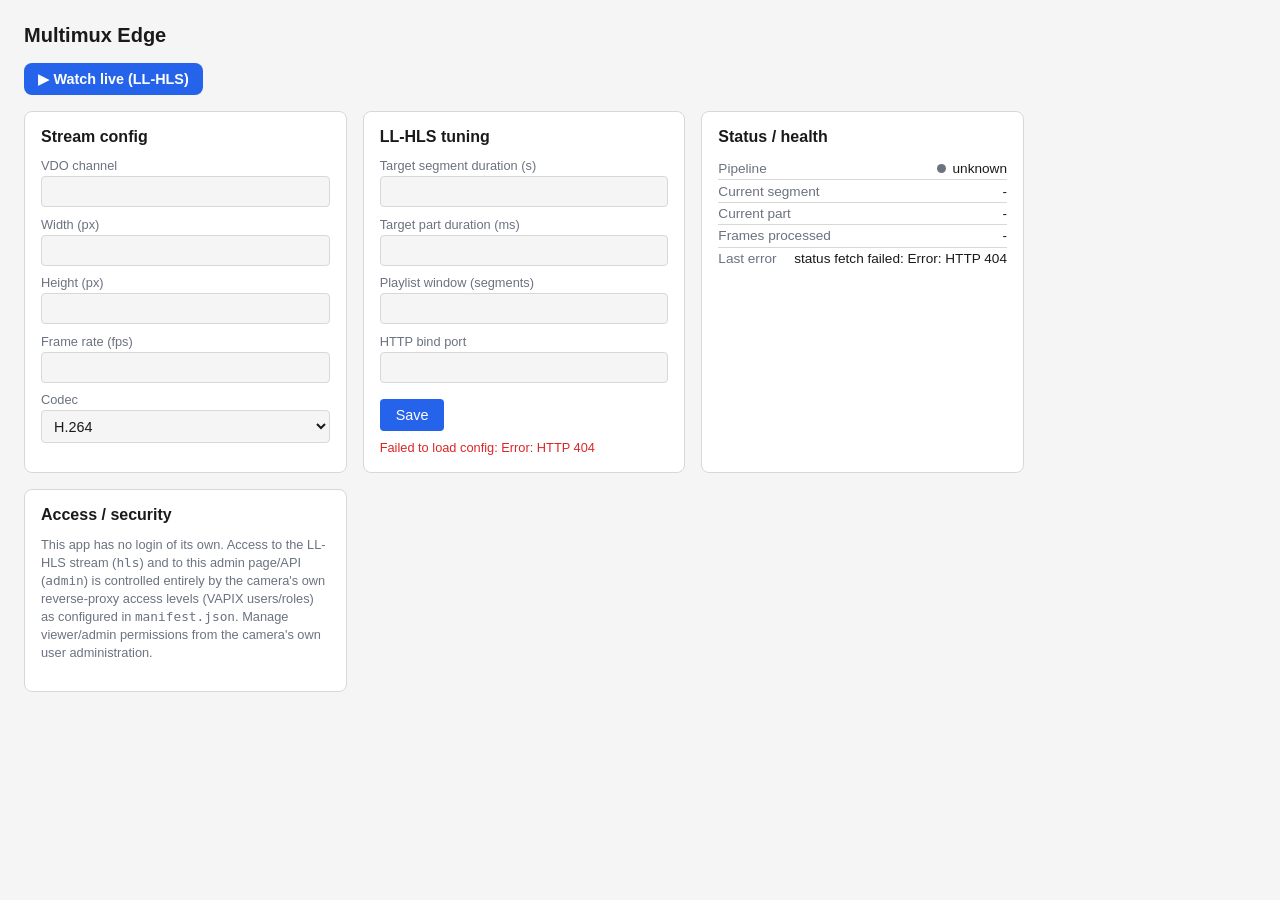
==== html/index.html @ 00384219 "Rename app to Multimux Edge appName axisorigin -> multimuxedge, add friendlyName "Multimux Edge" and" ====
<!DOCTYPE html>
<html lang="en">
<head>
<meta charset="utf-8">
<meta name="viewport" content="width=device-width, initial-scale=1">
<title>Multimux Edge</title>
<style>
  :root {
    color-scheme: light dark;
    --fg: #1a1a1a;
    --bg: #f5f5f5;
    --panel: #ffffff;
    --border: #d8d8d8;
    --accent: #2563eb;
    --ok: #16a34a;
    --err: #dc2626;
    --muted: #6b7280;
  }
  @media (prefers-color-scheme: dark) {
    :root {
      --fg: #e5e5e5;
      --bg: #121212;
      --panel: #1c1c1c;
      --border: #333333;
      --accent: #60a5fa;
      --ok: #4ade80;
      --err: #f87171;
      --muted: #9ca3af;
    }
  }
  * { box-sizing: border-box; }
  body {
    margin: 0;
    padding: 1.5rem;
    font-family: -apple-system, BlinkMacSystemFont, "Segoe UI", Roboto, sans-serif;
    color: var(--fg);
    background: var(--bg);
  }
  h1 {
    font-size: 1.25rem;
    margin: 0 0 1rem;
  }
  h2 {
    font-size: 1rem;
    margin: 0 0 0.75rem;
  }
  main {
    display: grid;
    grid-template-columns: repeat(auto-fit, minmax(280px, 1fr));
    gap: 1rem;
    max-width: 1000px;
  }
  section {
    background: var(--panel);
    border: 1px solid var(--border);
    border-radius: 8px;
    padding: 1rem;
  }
  label {
    display: block;
    font-size: 0.8rem;
    color: var(--muted);
    margin: 0.6rem 0 0.2rem;
  }
  input, select {
    width: 100%;
    padding: 0.4rem 0.5rem;
    font-size: 0.9rem;
    border: 1px solid var(--border);
    border-radius: 4px;
    background: var(--bg);
    color: var(--fg);
  }
  button {
    margin-top: 1rem;
    padding: 0.5rem 1rem;
    font-size: 0.9rem;
    border: none;
    border-radius: 4px;
    background: var(--accent);
    color: #fff;
    cursor: pointer;
  }
  button:disabled {
    opacity: 0.6;
    cursor: default;
  }
  .status-row {
    display: flex;
    justify-content: space-between;
    font-size: 0.85rem;
    padding: 0.2rem 0;
    border-bottom: 1px solid var(--border);
  }
  .status-row:last-child { border-bottom: none; }
  .status-row span:first-child { color: var(--muted); }
  .dot {
    display: inline-block;
    width: 0.6rem;
    height: 0.6rem;
    border-radius: 50%;
    margin-right: 0.4rem;
    background: var(--muted);
  }
  .dot.running { background: var(--ok); }
  .dot.stopped { background: var(--err); }
  #save-note {
    margin-top: 0.6rem;
    font-size: 0.8rem;
    color: var(--muted);
    min-height: 1.2em;
  }
  #save-note.error { color: var(--err); }
  #save-note.ok { color: var(--ok); }
  .note {
    font-size: 0.8rem;
    color: var(--muted);
    line-height: 1.4;
  }
  .live-link {
    display: inline-block;
    margin: 0 0 1rem;
    padding: 0.5rem 0.9rem;
    background: var(--accent);
    color: #fff;
    border-radius: 8px;
    text-decoration: none;
    font-size: 0.9rem;
    font-weight: 600;
  }
</style>
</head>
<body>
<h1>Multimux Edge</h1>
<a class="live-link" href="player.html">&#9654; Watch live (LL-HLS)</a>
<main>

  <section id="stream-config">
    <h2>Stream config</h2>
    <label for="f-channel">VDO channel</label>
    <input id="f-channel" type="number" min="0" step="1">

    <label for="f-width">Width (px)</label>
    <input id="f-width" type="number" min="1" step="1">

    <label for="f-height">Height (px)</label>
    <input id="f-height" type="number" min="1" step="1">

    <label for="f-framerate">Frame rate (fps)</label>
    <input id="f-framerate" type="number" min="1" step="1">

    <label for="f-codec">Codec</label>
    <select id="f-codec">
      <option value="h264">H.264</option>
      <option value="h265">H.265</option>
    </select>
  </section>

  <section id="llhls-tuning">
    <h2>LL-HLS tuning</h2>
    <label for="f-target-duration">Target segment duration (s)</label>
    <input id="f-target-duration" type="number" min="0.1" step="0.1">

    <label for="f-part-target">Target part duration (ms)</label>
    <input id="f-part-target" type="number" min="1" step="1">

    <label for="f-window">Playlist window (segments)</label>
    <input id="f-window" type="number" min="1" step="1">

    <label for="f-port">HTTP bind port</label>
    <input id="f-port" type="number" min="1" max="65535" step="1">

    <button id="save-btn" type="button">Save</button>
    <div id="save-note"></div>
  </section>

  <section id="status-health">
    <h2>Status / health</h2>
    <div class="status-row"><span>Pipeline</span><span id="s-running"><span class="dot"></span>unknown</span></div>
    <div class="status-row"><span>Current segment</span><span id="s-segment">-</span></div>
    <div class="status-row"><span>Current part</span><span id="s-part">-</span></div>
    <div class="status-row"><span>Frames processed</span><span id="s-frames">-</span></div>
    <div class="status-row"><span>Last error</span><span id="s-error">-</span></div>
  </section>

  <section id="access-security">
    <h2>Access / security</h2>
    <p class="note">
      This app has no login of its own. Access to the LL-HLS stream
      (<code>hls</code>) and to this admin page/API (<code>admin</code>) is
      controlled entirely by the camera's own reverse-proxy access levels
      (VAPIX users/roles) as configured in <code>manifest.json</code>. Manage
      viewer/admin permissions from the camera's own user administration.
    </p>
  </section>

</main>

<script>
(function () {
  "use strict";

  const fields = {
    channel: document.getElementById("f-channel"),
    width: document.getElementById("f-width"),
    height: document.getElementById("f-height"),
    framerate: document.getElementById("f-framerate"),
    codec: document.getElementById("f-codec"),
    target_duration_secs: document.getElementById("f-target-duration"),
    part_target_ms: document.getElementById("f-part-target"),
    window_segments: document.getElementById("f-window"),
    port: document.getElementById("f-port"),
  };
  const saveBtn = document.getElementById("save-btn");
  const saveNote = document.getElementById("save-note");

  function fillForm(cfg) {
    fields.channel.value = cfg.channel;
    fields.width.value = cfg.width;
    fields.height.value = cfg.height;
    fields.framerate.value = cfg.framerate;
    fields.codec.value = cfg.codec;
    fields.target_duration_secs.value = cfg.target_duration_secs;
    fields.part_target_ms.value = cfg.part_target_ms;
    fields.window_segments.value = cfg.window_segments;
    fields.port.value = cfg.port;
  }

  function readForm() {
    return {
      channel: Number(fields.channel.value),
      width: Number(fields.width.value),
      height: Number(fields.height.value),
      framerate: Number(fields.framerate.value),
      codec: fields.codec.value,
      target_duration_secs: Number(fields.target_duration_secs.value),
      part_target_ms: Number(fields.part_target_ms.value),
      window_segments: Number(fields.window_segments.value),
      port: Number(fields.port.value),
    };
  }

  async function loadConfig() {
    try {
      const resp = await fetch("admin/config");
      if (!resp.ok) throw new Error("HTTP " + resp.status);
      fillForm(await resp.json());
    } catch (err) {
      saveNote.textContent = "Failed to load config: " + err;
      saveNote.className = "error";
    }
  }

  async function saveConfig() {
    saveBtn.disabled = true;
    saveNote.textContent = "Saving...";
    saveNote.className = "";
    try {
      const resp = await fetch("admin/config", {
        method: "POST",
        headers: { "content-type": "application/json" },
        body: JSON.stringify(readForm()),
      });
      if (!resp.ok) {
        const text = await resp.text();
        throw new Error(text || ("HTTP " + resp.status));
      }
      saveNote.textContent = "Saved. Changes apply on the app's next restart.";
      saveNote.className = "ok";
    } catch (err) {
      saveNote.textContent = "Save failed: " + err;
      saveNote.className = "error";
    } finally {
      saveBtn.disabled = false;
    }
  }

  function fillStatus(status) {
    const dot = document.querySelector("#s-running .dot");
    const runningEl = document.getElementById("s-running");
    dot.className = "dot " + (status.running ? "running" : "stopped");
    runningEl.lastChild.textContent = status.running ? " running" : " stopped";
    document.getElementById("s-segment").textContent = status.current_segment;
    document.getElementById("s-part").textContent = status.current_part;
    document.getElementById("s-frames").textContent = status.frames;
    document.getElementById("s-error").textContent = status.last_error || "none";
  }

  async function loadStatus() {
    try {
      const resp = await fetch("admin/status");
      if (!resp.ok) throw new Error("HTTP " + resp.status);
      fillStatus(await resp.json());
    } catch (err) {
      document.getElementById("s-error").textContent = "status fetch failed: " + err;
    }
  }

  saveBtn.addEventListener("click", saveConfig);

  loadConfig();
  loadStatus();
  setInterval(loadStatus, 5000);
})();
</script>
</body>
</html>
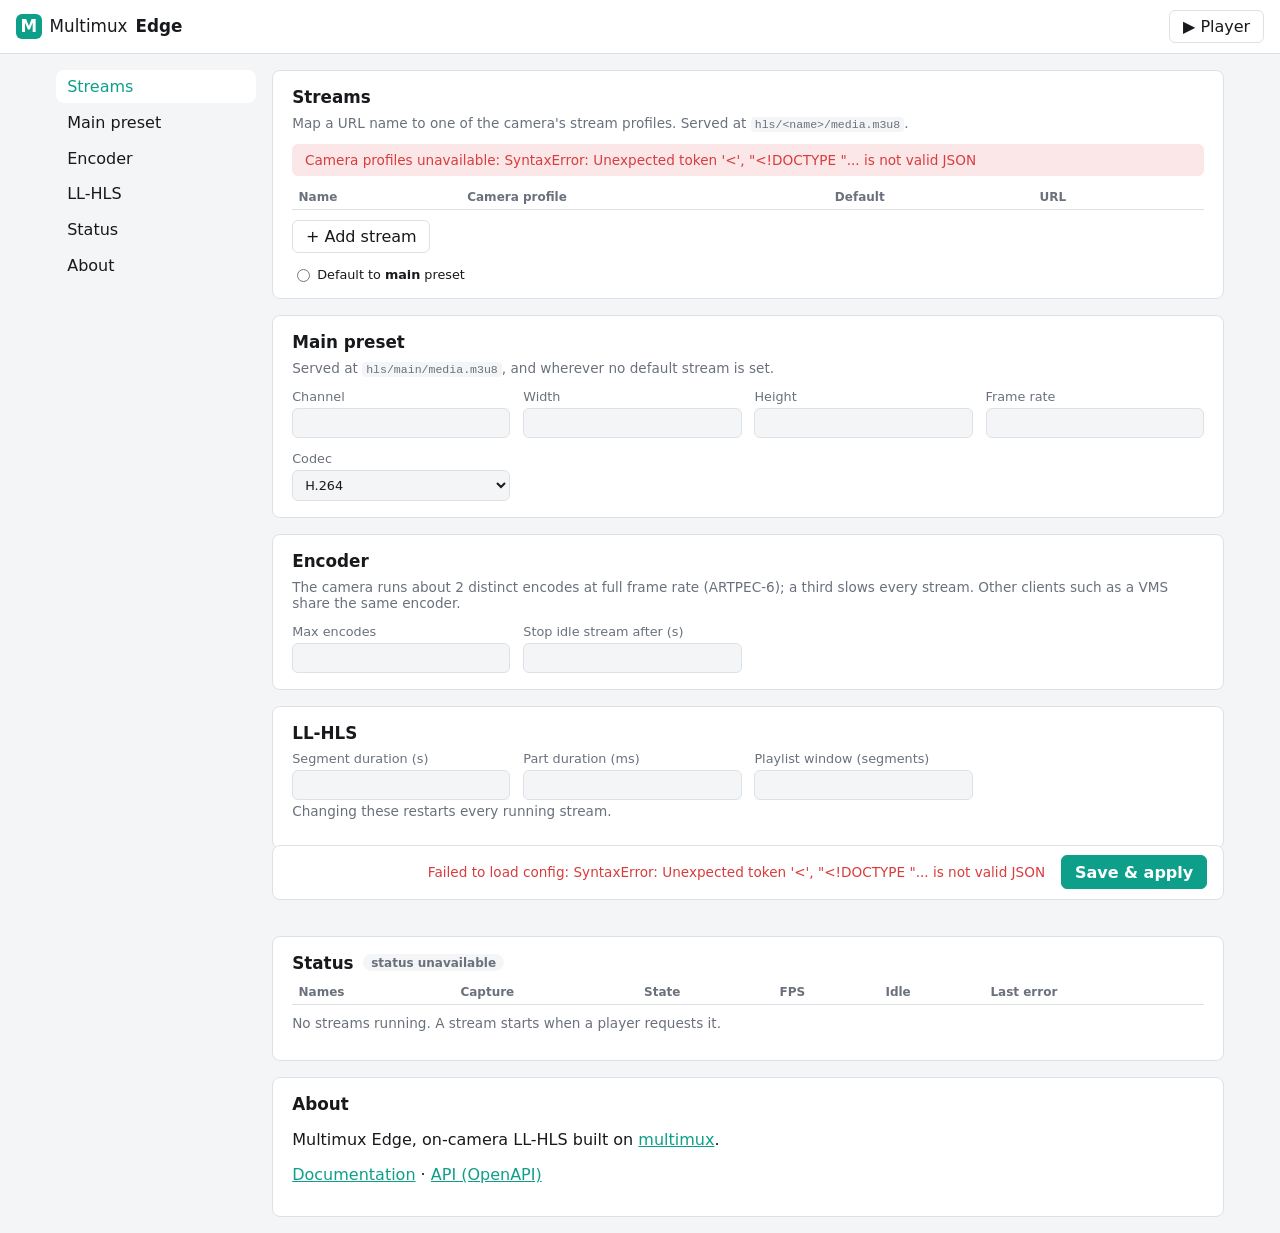
==== commit 6da9d330: "Admin UI: Multimux Edge redesign with stream mappings, encoder and live status; player picker Claude" ====
--- a/html/index.html
+++ b/html/index.html
@@ -4,304 +4,97 @@
 <meta charset="utf-8">
 <meta name="viewport" content="width=device-width, initial-scale=1">
 <title>Multimux Edge</title>
-<style>
-  :root {
-    color-scheme: light dark;
-    --fg: #1a1a1a;
-    --bg: #f5f5f5;
-    --panel: #ffffff;
-    --border: #d8d8d8;
-    --accent: #2563eb;
-    --ok: #16a34a;
-    --err: #dc2626;
-    --muted: #6b7280;
-  }
-  @media (prefers-color-scheme: dark) {
-    :root {
-      --fg: #e5e5e5;
-      --bg: #121212;
-      --panel: #1c1c1c;
-      --border: #333333;
-      --accent: #60a5fa;
-      --ok: #4ade80;
-      --err: #f87171;
-      --muted: #9ca3af;
-    }
-  }
-  * { box-sizing: border-box; }
-  body {
-    margin: 0;
-    padding: 1.5rem;
-    font-family: -apple-system, BlinkMacSystemFont, "Segoe UI", Roboto, sans-serif;
-    color: var(--fg);
-    background: var(--bg);
-  }
-  h1 {
-    font-size: 1.25rem;
-    margin: 0 0 1rem;
-  }
-  h2 {
-    font-size: 1rem;
-    margin: 0 0 0.75rem;
-  }
-  main {
-    display: grid;
-    grid-template-columns: repeat(auto-fit, minmax(280px, 1fr));
-    gap: 1rem;
-    max-width: 1000px;
-  }
-  section {
-    background: var(--panel);
-    border: 1px solid var(--border);
-    border-radius: 8px;
-    padding: 1rem;
-  }
-  label {
-    display: block;
-    font-size: 0.8rem;
-    color: var(--muted);
-    margin: 0.6rem 0 0.2rem;
-  }
-  input, select {
-    width: 100%;
-    padding: 0.4rem 0.5rem;
-    font-size: 0.9rem;
-    border: 1px solid var(--border);
-    border-radius: 4px;
-    background: var(--bg);
-    color: var(--fg);
-  }
-  button {
-    margin-top: 1rem;
-    padding: 0.5rem 1rem;
-    font-size: 0.9rem;
-    border: none;
-    border-radius: 4px;
-    background: var(--accent);
-    color: #fff;
-    cursor: pointer;
-  }
-  button:disabled {
-    opacity: 0.6;
-    cursor: default;
-  }
-  .status-row {
-    display: flex;
-    justify-content: space-between;
-    font-size: 0.85rem;
-    padding: 0.2rem 0;
-    border-bottom: 1px solid var(--border);
-  }
-  .status-row:last-child { border-bottom: none; }
-  .status-row span:first-child { color: var(--muted); }
-  .dot {
-    display: inline-block;
-    width: 0.6rem;
-    height: 0.6rem;
-    border-radius: 50%;
-    margin-right: 0.4rem;
-    background: var(--muted);
-  }
-  .dot.running { background: var(--ok); }
-  .dot.stopped { background: var(--err); }
-  #save-note {
-    margin-top: 0.6rem;
-    font-size: 0.8rem;
-    color: var(--muted);
-    min-height: 1.2em;
-  }
-  #save-note.error { color: var(--err); }
-  #save-note.ok { color: var(--ok); }
-  .note {
-    font-size: 0.8rem;
-    color: var(--muted);
-    line-height: 1.4;
-  }
-  .live-link {
-    display: inline-block;
-    margin: 0 0 1rem;
-    padding: 0.5rem 0.9rem;
-    background: var(--accent);
-    color: #fff;
-    border-radius: 8px;
-    text-decoration: none;
-    font-size: 0.9rem;
-    font-weight: 600;
-  }
-</style>
+<link rel="stylesheet" href="app.css">
 </head>
 <body>
-<h1>Multimux Edge</h1>
-<a class="live-link" href="player.html">&#9654; Watch live (LL-HLS)</a>
-<main>
+<header class="topbar">
+  <span class="brand"><span class="brand-mark">M</span>Multimux <b>Edge</b></span>
+  <a class="btn btn-ghost" href="player.html">&#9654; Player</a>
+</header>
+<div class="layout">
+  <nav class="sidebar" aria-label="Sections">
+    <a href="#streams" class="active">Streams</a>
+    <a href="#main">Main preset</a>
+    <a href="#encoder">Encoder</a>
+    <a href="#llhls">LL-HLS</a>
+    <a href="#status">Status</a>
+    <a href="#about">About</a>
+  </nav>
+  <main>
+    <section id="streams" class="panel">
+      <h2>Streams</h2>
+      <p class="hint">Map a URL name to one of the camera's stream profiles. Served at <code>hls/&lt;name&gt;/media.m3u8</code>.</p>
+      <div id="profiles-error" class="banner banner-err" hidden></div>
+      <table class="grid">
+        <thead><tr><th>Name</th><th>Camera profile</th><th>Default</th><th>URL</th><th></th></tr></thead>
+        <tbody id="stream-rows"></tbody>
+      </table>
+      <button id="add-stream" class="btn" type="button">+ Add stream</button>
+      <label class="radio"><input type="radio" name="default" value="" id="default-main"> Default to <b>main</b> preset</label>
+    </section>
 
-  <section id="stream-config">
-    <h2>Stream config</h2>
-    <label for="f-channel">VDO channel</label>
-    <input id="f-channel" type="number" min="0" step="1">
+    <section id="main" class="panel">
+      <h2>Main preset</h2>
+      <p class="hint">Served at <code>hls/main/media.m3u8</code>, and wherever no default stream is set.</p>
+      <div class="fields">
+        <label>Channel<input id="f-main-channel" type="number" min="0"></label>
+        <label>Width<input id="f-main-width" type="number" min="1"></label>
+        <label>Height<input id="f-main-height" type="number" min="1"></label>
+        <label>Frame rate<input id="f-main-framerate" type="number" min="0"></label>
+        <label>Codec<select id="f-main-codec"><option value="h264">H.264</option><option value="h265">H.265</option></select></label>
+      </div>
+    </section>
 
-    <label for="f-width">Width (px)</label>
-    <input id="f-width" type="number" min="1" step="1">
+    <section id="encoder" class="panel">
+      <h2>Encoder</h2>
+      <p class="hint">The camera runs about 2 distinct encodes at full frame rate (ARTPEC-6); a third slows every stream. Other clients such as a VMS share the same encoder.</p>
+      <div class="fields">
+        <label>Max encodes<input id="f-max-encodes" type="number" min="1" max="8"></label>
+        <label>Stop idle stream after (s)<input id="f-idle" type="number" min="5" max="600"></label>
+      </div>
+    </section>
 
-    <label for="f-height">Height (px)</label>
-    <input id="f-height" type="number" min="1" step="1">
+    <section id="llhls" class="panel">
+      <h2>LL-HLS</h2>
+      <div class="fields">
+        <label>Segment duration (s)<input id="f-target" type="number" min="0.1" step="0.1"></label>
+        <label>Part duration (ms)<input id="f-part" type="number" min="1"></label>
+        <label>Playlist window (segments)<input id="f-window" type="number" min="1"></label>
+      </div>
+      <p class="hint">Changing these restarts every running stream.</p>
+    </section>
 
-    <label for="f-framerate">Frame rate (fps)</label>
-    <input id="f-framerate" type="number" min="1" step="1">
+    <div class="savebar">
+      <span id="save-note" class="note"></span>
+      <button id="save" class="btn btn-primary" type="button">Save &amp; apply</button>
+    </div>
 
-    <label for="f-codec">Codec</label>
-    <select id="f-codec">
-      <option value="h264">H.264</option>
-      <option value="h265">H.265</option>
-    </select>
-  </section>
+    <section id="status" class="panel">
+      <h2>Status <span id="encodes" class="pill"></span></h2>
+      <div id="config-error" class="banner banner-err" hidden></div>
+      <table class="grid">
+        <thead><tr><th>Names</th><th>Capture</th><th>State</th><th>FPS</th><th>Idle</th><th>Last error</th></tr></thead>
+        <tbody id="status-rows"></tbody>
+      </table>
+      <p id="status-empty" class="hint">No streams running. A stream starts when a player requests it.</p>
+    </section>
 
-  <section id="llhls-tuning">
-    <h2>LL-HLS tuning</h2>
-    <label for="f-target-duration">Target segment duration (s)</label>
-    <input id="f-target-duration" type="number" min="0.1" step="0.1">
-
-    <label for="f-part-target">Target part duration (ms)</label>
-    <input id="f-part-target" type="number" min="1" step="1">
-
-    <label for="f-window">Playlist window (segments)</label>
-    <input id="f-window" type="number" min="1" step="1">
-
-    <label for="f-port">HTTP bind port</label>
-    <input id="f-port" type="number" min="1" max="65535" step="1">
-
-    <button id="save-btn" type="button">Save</button>
-    <div id="save-note"></div>
-  </section>
-
-  <section id="status-health">
-    <h2>Status / health</h2>
-    <div class="status-row"><span>Pipeline</span><span id="s-running"><span class="dot"></span>unknown</span></div>
-    <div class="status-row"><span>Current segment</span><span id="s-segment">-</span></div>
-    <div class="status-row"><span>Current part</span><span id="s-part">-</span></div>
-    <div class="status-row"><span>Frames processed</span><span id="s-frames">-</span></div>
-    <div class="status-row"><span>Last error</span><span id="s-error">-</span></div>
-  </section>
-
-  <section id="access-security">
-    <h2>Access / security</h2>
-    <p class="note">
-      This app has no login of its own. Access to the LL-HLS stream
-      (<code>hls</code>) and to this admin page/API (<code>admin</code>) is
-      controlled entirely by the camera's own reverse-proxy access levels
-      (VAPIX users/roles) as configured in <code>manifest.json</code>. Manage
-      viewer/admin permissions from the camera's own user administration.
-    </p>
-  </section>
-
-</main>
-
-<script>
-(function () {
-  "use strict";
-
-  const fields = {
-    channel: document.getElementById("f-channel"),
-    width: document.getElementById("f-width"),
-    height: document.getElementById("f-height"),
-    framerate: document.getElementById("f-framerate"),
-    codec: document.getElementById("f-codec"),
-    target_duration_secs: document.getElementById("f-target-duration"),
-    part_target_ms: document.getElementById("f-part-target"),
-    window_segments: document.getElementById("f-window"),
-    port: document.getElementById("f-port"),
-  };
-  const saveBtn = document.getElementById("save-btn");
-  const saveNote = document.getElementById("save-note");
-
-  function fillForm(cfg) {
-    fields.channel.value = cfg.channel;
-    fields.width.value = cfg.width;
-    fields.height.value = cfg.height;
-    fields.framerate.value = cfg.framerate;
-    fields.codec.value = cfg.codec;
-    fields.target_duration_secs.value = cfg.target_duration_secs;
-    fields.part_target_ms.value = cfg.part_target_ms;
-    fields.window_segments.value = cfg.window_segments;
-    fields.port.value = cfg.port;
-  }
-
-  function readForm() {
-    return {
-      channel: Number(fields.channel.value),
-      width: Number(fields.width.value),
-      height: Number(fields.height.value),
-      framerate: Number(fields.framerate.value),
-      codec: fields.codec.value,
-      target_duration_secs: Number(fields.target_duration_secs.value),
-      part_target_ms: Number(fields.part_target_ms.value),
-      window_segments: Number(fields.window_segments.value),
-      port: Number(fields.port.value),
-    };
-  }
-
-  async function loadConfig() {
-    try {
-      const resp = await fetch("admin/config");
-      if (!resp.ok) throw new Error("HTTP " + resp.status);
-      fillForm(await resp.json());
-    } catch (err) {
-      saveNote.textContent = "Failed to load config: " + err;
-      saveNote.className = "error";
-    }
-  }
-
-  async function saveConfig() {
-    saveBtn.disabled = true;
-    saveNote.textContent = "Saving...";
-    saveNote.className = "";
-    try {
-      const resp = await fetch("admin/config", {
-        method: "POST",
-        headers: { "content-type": "application/json" },
-        body: JSON.stringify(readForm()),
-      });
-      if (!resp.ok) {
-        const text = await resp.text();
-        throw new Error(text || ("HTTP " + resp.status));
-      }
-      saveNote.textContent = "Saved. Changes apply on the app's next restart.";
-      saveNote.className = "ok";
-    } catch (err) {
-      saveNote.textContent = "Save failed: " + err;
-      saveNote.className = "error";
-    } finally {
-      saveBtn.disabled = false;
-    }
-  }
-
-  function fillStatus(status) {
-    const dot = document.querySelector("#s-running .dot");
-    const runningEl = document.getElementById("s-running");
-    dot.className = "dot " + (status.running ? "running" : "stopped");
-    runningEl.lastChild.textContent = status.running ? " running" : " stopped";
-    document.getElementById("s-segment").textContent = status.current_segment;
-    document.getElementById("s-part").textContent = status.current_part;
-    document.getElementById("s-frames").textContent = status.frames;
-    document.getElementById("s-error").textContent = status.last_error || "none";
-  }
-
-  async function loadStatus() {
-    try {
-      const resp = await fetch("admin/status");
-      if (!resp.ok) throw new Error("HTTP " + resp.status);
-      fillStatus(await resp.json());
-    } catch (err) {
-      document.getElementById("s-error").textContent = "status fetch failed: " + err;
-    }
-  }
-
-  saveBtn.addEventListener("click", saveConfig);
-
-  loadConfig();
-  loadStatus();
-  setInterval(loadStatus, 5000);
-})();
-</script>
+    <section id="about" class="panel">
+      <h2>About</h2>
+      <p>Multimux Edge, on-camera LL-HLS built on <a href="https://github.com/fishloa/axis-multimux-edge">multimux</a>.</p>
+      <p><a href="https://fishloa.github.io/axis-multimux-edge/">Documentation</a> · <a href="admin/openapi.json">API (OpenAPI)</a></p>
+    </section>
+  </main>
+</div>
+<template id="row-tpl">
+  <tr>
+    <td><input class="name" type="text" placeholder="medium" maxlength="32"><div class="err"></div></td>
+    <td><select class="profile"></select><div class="chips"></div><div class="err"></div></td>
+    <td><input class="default" type="radio" name="default"></td>
+    <td><code class="url"></code> <a class="btn btn-ghost play" href="#">Play</a> <button class="btn btn-ghost copy" type="button">Copy</button></td>
+    <td><button class="btn btn-ghost remove" type="button" aria-label="Remove">&times;</button></td>
+  </tr>
+</template>
+<script src="app.js"></script>
 </body>
 </html>
--- a/html/app.css
+++ b/html/app.css
@@ -0,0 +1,62 @@
+:root {
+  color-scheme: light dark;
+  --bg: #f4f5f7; --panel: #ffffff; --fg: #17191c; --muted: #6a717c; --border: #dde1e6;
+  --accent: #0e9f8a; --accent-fg: #ffffff; --err: #d93c3c; --ok: #1f9d55; --warn: #c27c0e;
+  --radius: 8px; --sidebar: 200px;
+  font-family: system-ui, -apple-system, "Segoe UI", Roboto, sans-serif;
+}
+@media (prefers-color-scheme: dark) {
+  :root { --bg: #0f1113; --panel: #181b1f; --fg: #e6e8eb; --muted: #9aa2ad; --border: #2a2f36;
+          --accent: #2cc5ad; --accent-fg: #071412; --err: #f06c6c; --ok: #4ad38a; --warn: #f0b04a; }
+}
+* { box-sizing: border-box; }
+body { margin: 0; background: var(--bg); color: var(--fg); }
+a { color: var(--accent); }
+code { font-size: .85em; background: var(--bg); padding: .1em .35em; border-radius: 4px; }
+.topbar { display: flex; align-items: center; justify-content: space-between; padding: .6rem 1rem;
+          background: var(--panel); border-bottom: 1px solid var(--border); position: sticky; top: 0; z-index: 2; }
+.brand { font-size: 1.05rem; display: flex; align-items: center; gap: .5rem; }
+.brand-mark { display: inline-grid; place-items: center; width: 1.6rem; height: 1.6rem; border-radius: 6px;
+              background: var(--accent); color: var(--accent-fg); font-weight: 700; }
+.layout { display: grid; grid-template-columns: var(--sidebar) 1fr; gap: 1rem; padding: 1rem; max-width: 1200px; margin: 0 auto; }
+.sidebar { position: sticky; top: 4rem; align-self: start; display: flex; flex-direction: column; gap: .15rem; }
+.sidebar a { padding: .45rem .7rem; border-radius: var(--radius); color: var(--fg); text-decoration: none; }
+.sidebar a:hover, .sidebar a.active { background: var(--panel); color: var(--accent); }
+main { display: flex; flex-direction: column; gap: 1rem; min-width: 0; }
+.panel { background: var(--panel); border: 1px solid var(--border); border-radius: var(--radius); padding: 1rem 1.2rem; }
+.panel h2 { margin: 0 0 .5rem; font-size: 1.05rem; display: flex; align-items: center; gap: .6rem; }
+.hint { color: var(--muted); font-size: .85rem; margin: .2rem 0 .8rem; }
+.fields { display: grid; grid-template-columns: repeat(auto-fill, minmax(180px, 1fr)); gap: .8rem; }
+label { display: flex; flex-direction: column; gap: .25rem; font-size: .8rem; color: var(--muted); }
+label.radio { flex-direction: row; align-items: center; margin-top: .8rem; color: var(--fg); }
+input, select { font: inherit; color: var(--fg); background: var(--bg); border: 1px solid var(--border);
+                border-radius: 6px; padding: .4rem .5rem; width: 100%; }
+input[type=radio] { width: auto; }
+input.invalid, select.invalid { border-color: var(--err); }
+.err { color: var(--err); font-size: .75rem; min-height: 0; }
+.grid { width: 100%; border-collapse: collapse; margin-bottom: .6rem; }
+.grid th { text-align: left; font-size: .75rem; color: var(--muted); font-weight: 600; padding: .3rem .4rem; border-bottom: 1px solid var(--border); }
+.grid td { padding: .45rem .4rem; border-bottom: 1px solid var(--border); vertical-align: top; }
+.btn { font: inherit; border: 1px solid var(--border); background: var(--panel); color: var(--fg);
+       border-radius: 6px; padding: .4rem .8rem; cursor: pointer; text-decoration: none; }
+.btn-primary { background: var(--accent); border-color: var(--accent); color: var(--accent-fg); font-weight: 600; }
+.btn-ghost { background: transparent; }
+.btn:disabled { opacity: .6; cursor: default; }
+.savebar { position: sticky; bottom: 0; display: flex; justify-content: flex-end; align-items: center; gap: 1rem;
+           background: var(--panel); border: 1px solid var(--border); border-radius: var(--radius); padding: .6rem 1rem; }
+.note { font-size: .85rem; color: var(--muted); }
+.note.ok { color: var(--ok); } .note.err { color: var(--err); }
+.pill { font-size: .75rem; font-weight: 600; padding: .1rem .5rem; border-radius: 999px; background: var(--bg); color: var(--muted); }
+.pill.full { color: var(--warn); }
+.chips { display: flex; flex-wrap: wrap; gap: .25rem; margin-top: .3rem; }
+.chip { font-size: .7rem; padding: .05rem .4rem; border-radius: 999px; border: 1px solid var(--border); color: var(--muted); }
+.state-running { color: var(--ok); } .state-starting { color: var(--warn); } .state-error { color: var(--err); }
+.banner { padding: .5rem .8rem; border-radius: 6px; margin-bottom: .6rem; font-size: .85rem; }
+.banner-err { background: color-mix(in srgb, var(--err) 12%, transparent); color: var(--err); }
+@media (max-width: 760px) {
+  .layout { grid-template-columns: 1fr; }
+  .sidebar { position: static; flex-direction: row; overflow-x: auto; }
+  .grid thead { display: none; }
+  .grid tr { display: grid; gap: .3rem; padding: .5rem 0; border-bottom: 1px solid var(--border); }
+  .grid td { border: 0; padding: 0; }
+}
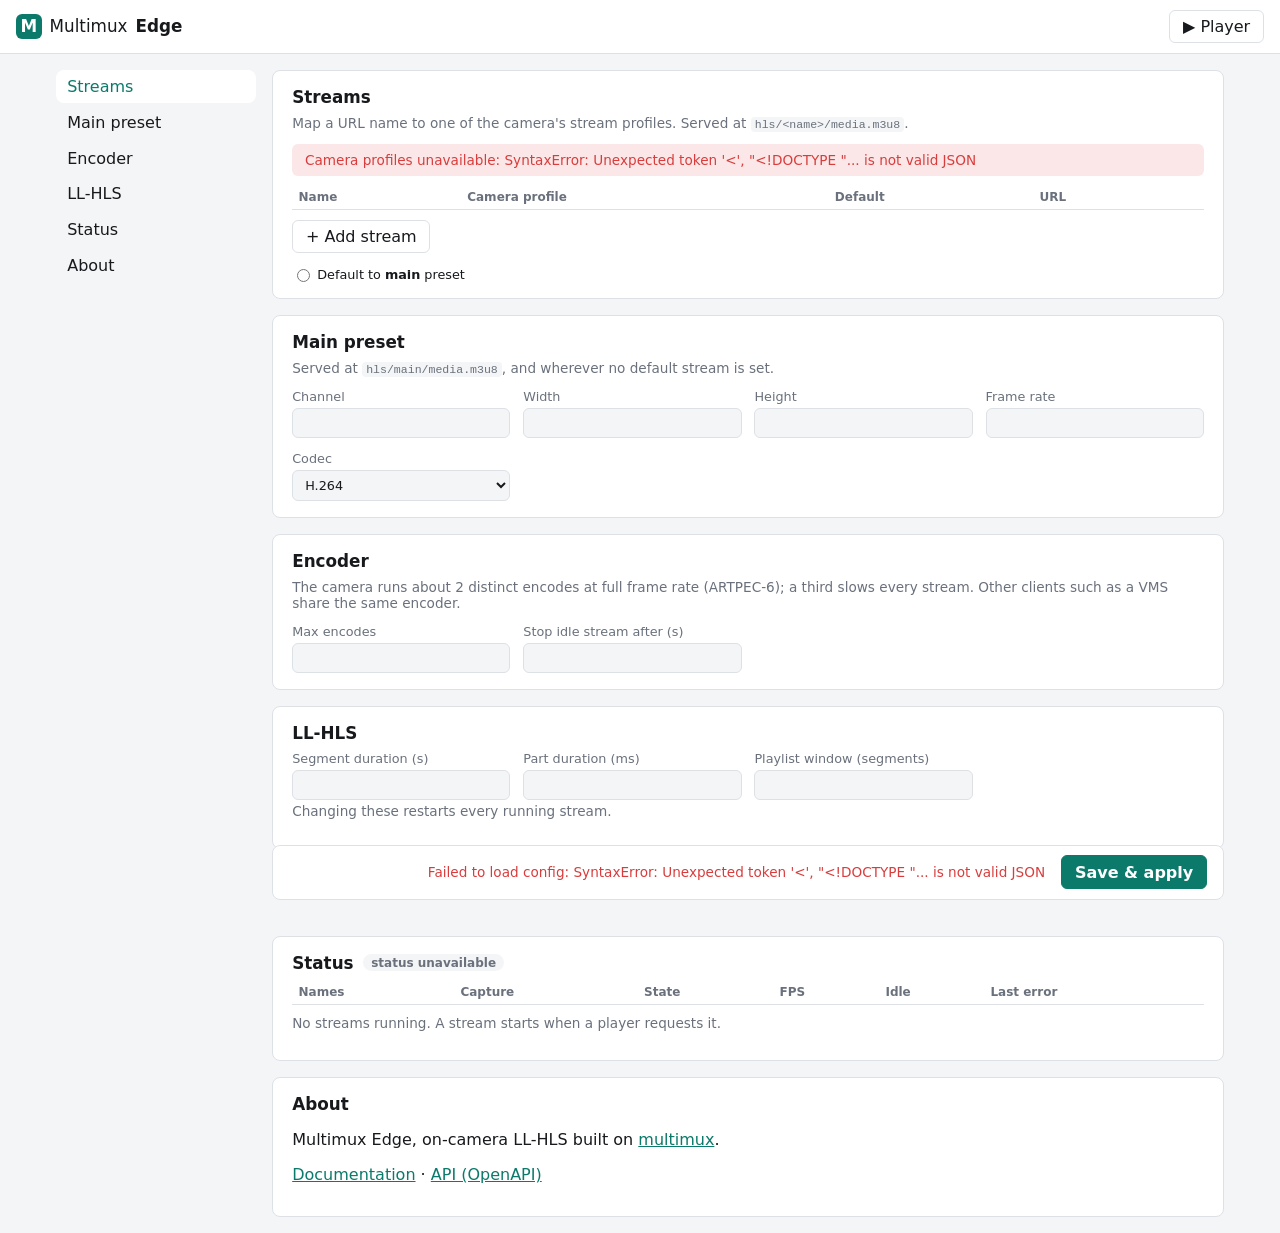
==== commit 0b8180ed: "Admin UI: accessible row labels, safe URLs, clipboard fallback, default-row fixes, AA contrast Claud" ====
--- a/html/index.html
+++ b/html/index.html
@@ -88,10 +88,10 @@
 </div>
 <template id="row-tpl">
   <tr>
-    <td><input class="name" type="text" placeholder="medium" maxlength="32"><div class="err"></div></td>
-    <td><select class="profile"></select><div class="chips"></div><div class="err"></div></td>
-    <td><input class="default" type="radio" name="default"></td>
-    <td><code class="url"></code> <a class="btn btn-ghost play" href="#">Play</a> <button class="btn btn-ghost copy" type="button">Copy</button></td>
+    <td data-label="Name"><input class="name" type="text" placeholder="medium" maxlength="32" aria-label="Stream name"><div class="err"></div></td>
+    <td data-label="Camera profile"><select class="profile" aria-label="Camera profile"></select><div class="chips"></div><div class="err"></div></td>
+    <td data-label="Default"><input class="default" type="radio" name="default" aria-label="Default stream"></td>
+    <td data-label="URL"><code class="url"></code> <a class="btn btn-ghost play" href="#">Play</a> <button class="btn btn-ghost copy" type="button">Copy</button></td>
     <td><button class="btn btn-ghost remove" type="button" aria-label="Remove">&times;</button></td>
   </tr>
 </template>
--- a/html/app.css
+++ b/html/app.css
@@ -1,7 +1,7 @@
 :root {
   color-scheme: light dark;
   --bg: #f4f5f7; --panel: #ffffff; --fg: #17191c; --muted: #6a717c; --border: #dde1e6;
-  --accent: #0e9f8a; --accent-fg: #ffffff; --err: #d93c3c; --ok: #1f9d55; --warn: #c27c0e;
+  --accent: #0b7a6a; --accent-fg: #ffffff; --err: #d93c3c; --ok: #1f9d55; --warn: #c27c0e;
   --radius: 8px; --sidebar: 200px;
   font-family: system-ui, -apple-system, "Segoe UI", Roboto, sans-serif;
 }
@@ -59,4 +59,5 @@
   .grid thead { display: none; }
   .grid tr { display: grid; gap: .3rem; padding: .5rem 0; border-bottom: 1px solid var(--border); }
   .grid td { border: 0; padding: 0; }
+  .grid td[data-label]::before { content: attr(data-label); display: block; font-size: .7rem; color: var(--muted); }
 }
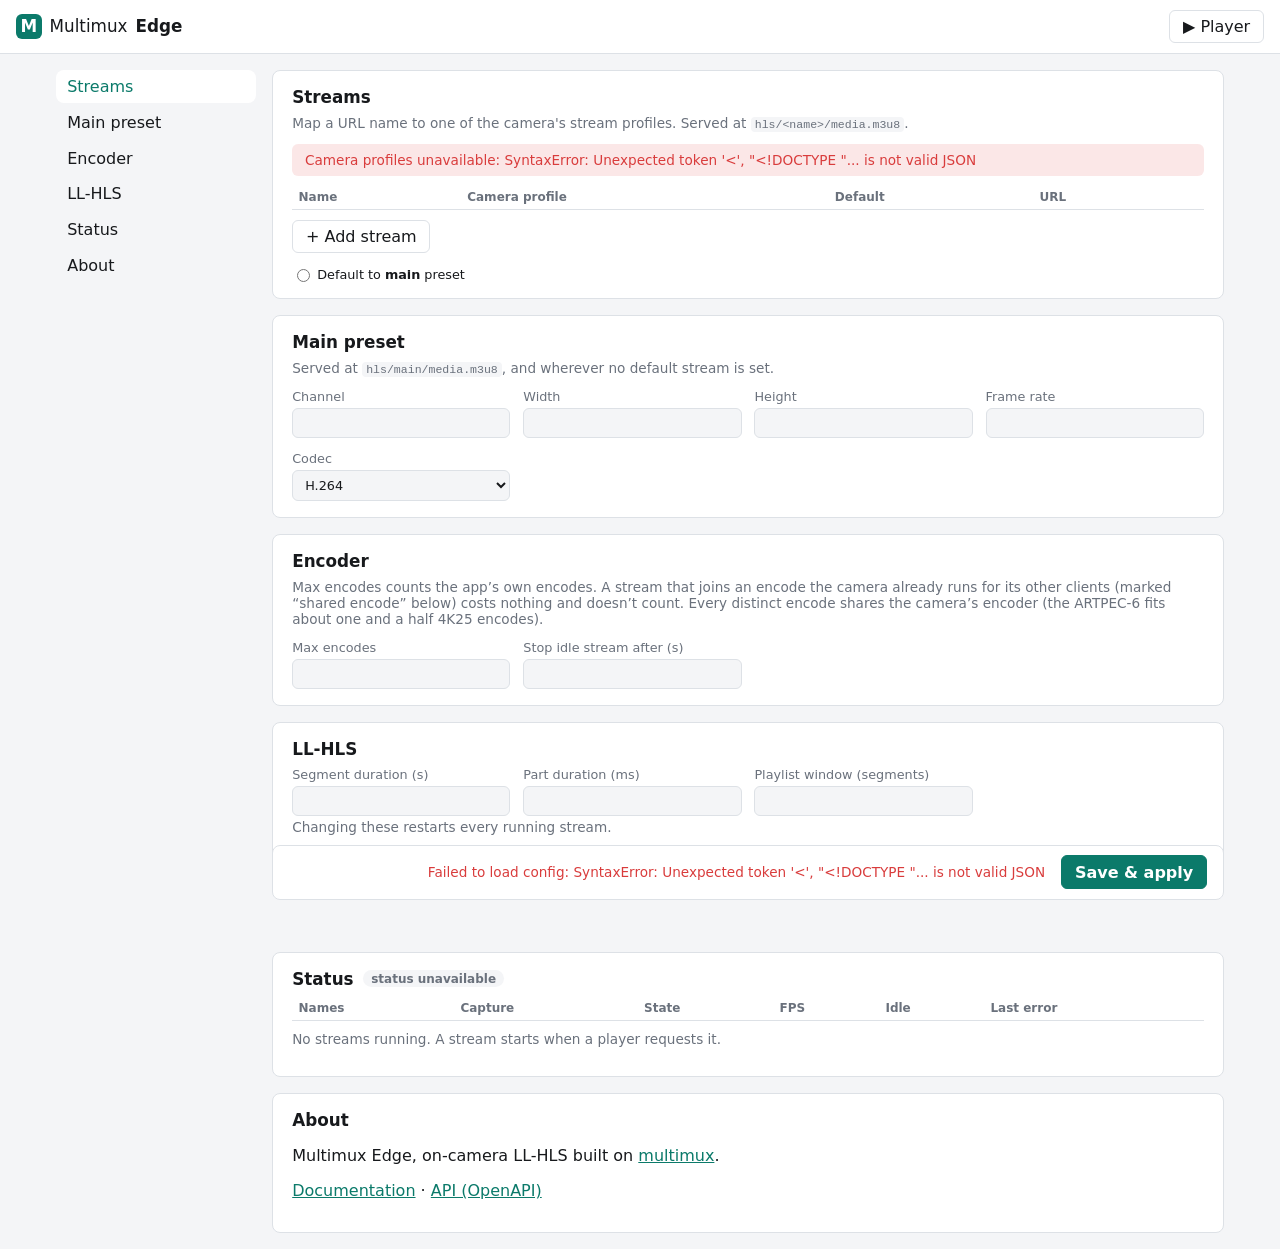
==== commit e39ba816: "Admin UI: encoder help explains shared encodes" ====
--- a/html/index.html
+++ b/html/index.html
@@ -47,7 +47,7 @@
 
     <section id="encoder" class="panel">
       <h2>Encoder</h2>
-      <p class="hint">The camera runs about 2 distinct encodes at full frame rate (ARTPEC-6); a third slows every stream. Other clients such as a VMS share the same encoder.</p>
+      <p class="hint">Max encodes counts the app&rsquo;s own encodes. A stream that joins an encode the camera already runs for its other clients (marked &ldquo;shared encode&rdquo; below) costs nothing and doesn&rsquo;t count. Every distinct encode shares the camera&rsquo;s encoder (the ARTPEC-6 fits about one and a half 4K25 encodes).</p>
       <div class="fields">
         <label>Max encodes<input id="f-max-encodes" type="number" min="1" max="8"></label>
         <label>Stop idle stream after (s)<input id="f-idle" type="number" min="5" max="600"></label>
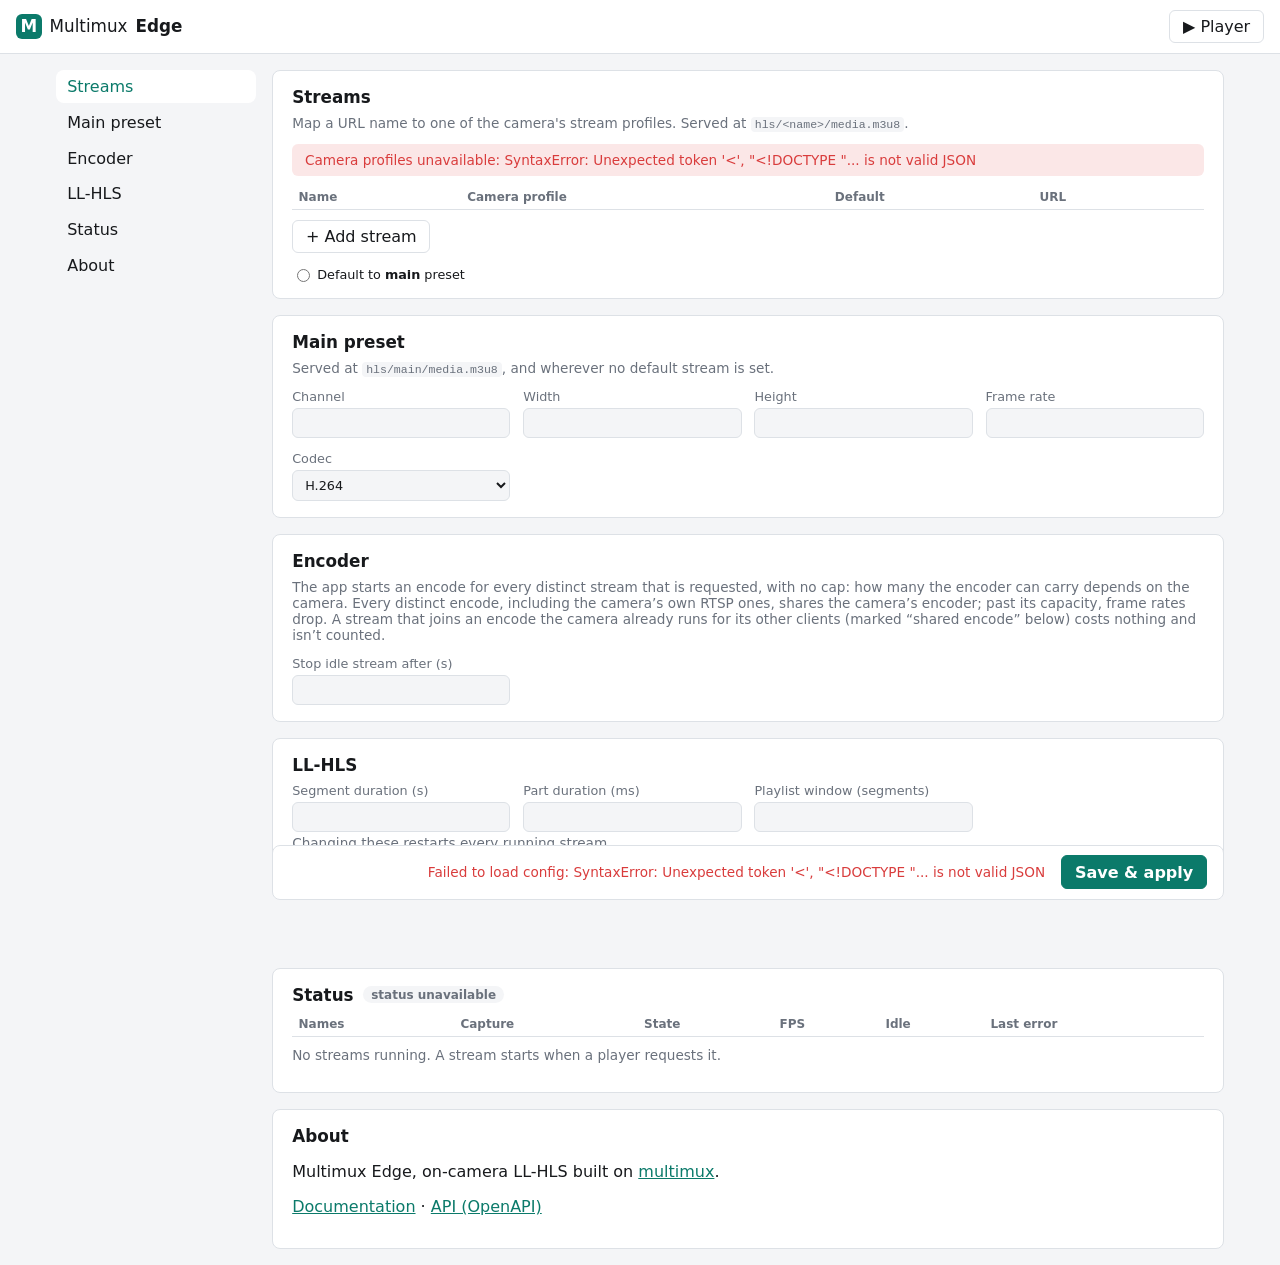
==== commit 7aa95b92: "Remove the max_encodes cap and the encoder busy 503 Encoder capacity differs between camera models, " ====
--- a/html/index.html
+++ b/html/index.html
@@ -47,9 +47,8 @@
 
     <section id="encoder" class="panel">
       <h2>Encoder</h2>
-      <p class="hint">Max encodes counts the app&rsquo;s own encodes. A stream that joins an encode the camera already runs for its other clients (marked &ldquo;shared encode&rdquo; below) costs nothing and doesn&rsquo;t count. Every distinct encode shares the camera&rsquo;s encoder (the ARTPEC-6 fits about one and a half 4K25 encodes).</p>
+      <p class="hint">The app starts an encode for every distinct stream that is requested, with no cap: how many the encoder can carry depends on the camera. Every distinct encode, including the camera&rsquo;s own RTSP ones, shares the camera&rsquo;s encoder; past its capacity, frame rates drop. A stream that joins an encode the camera already runs for its other clients (marked &ldquo;shared encode&rdquo; below) costs nothing and isn&rsquo;t counted.</p>
       <div class="fields">
-        <label>Max encodes<input id="f-max-encodes" type="number" min="1" max="8"></label>
         <label>Stop idle stream after (s)<input id="f-idle" type="number" min="5" max="600"></label>
       </div>
     </section>
--- a/html/app.css
+++ b/html/app.css
@@ -47,7 +47,6 @@
 .note { font-size: .85rem; color: var(--muted); }
 .note.ok { color: var(--ok); } .note.err { color: var(--err); }
 .pill { font-size: .75rem; font-weight: 600; padding: .1rem .5rem; border-radius: 999px; background: var(--bg); color: var(--muted); }
-.pill.full { color: var(--warn); }
 .chips { display: flex; flex-wrap: wrap; gap: .25rem; margin-top: .3rem; }
 .chip { font-size: .7rem; padding: .05rem .4rem; border-radius: 999px; border: 1px solid var(--border); color: var(--muted); }
 .state-running { color: var(--ok); } .state-starting { color: var(--warn); } .state-error { color: var(--err); }
